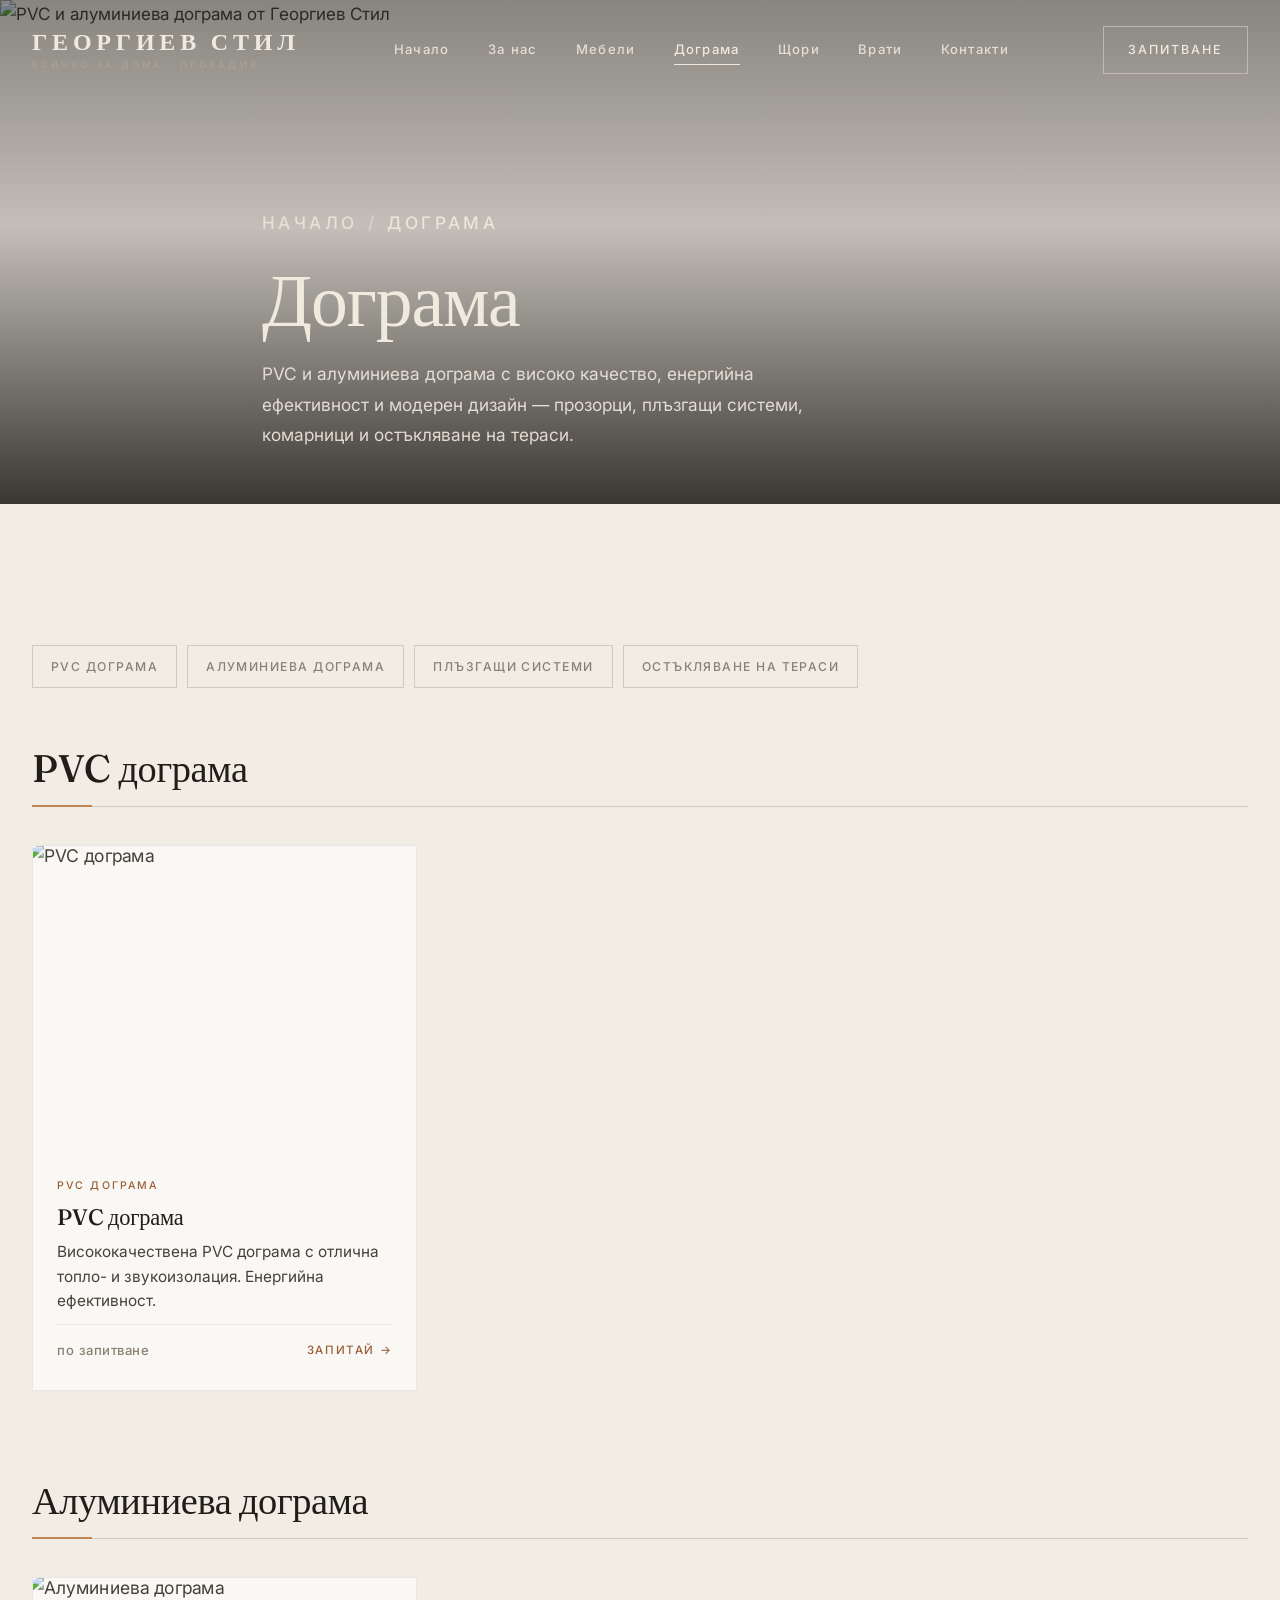
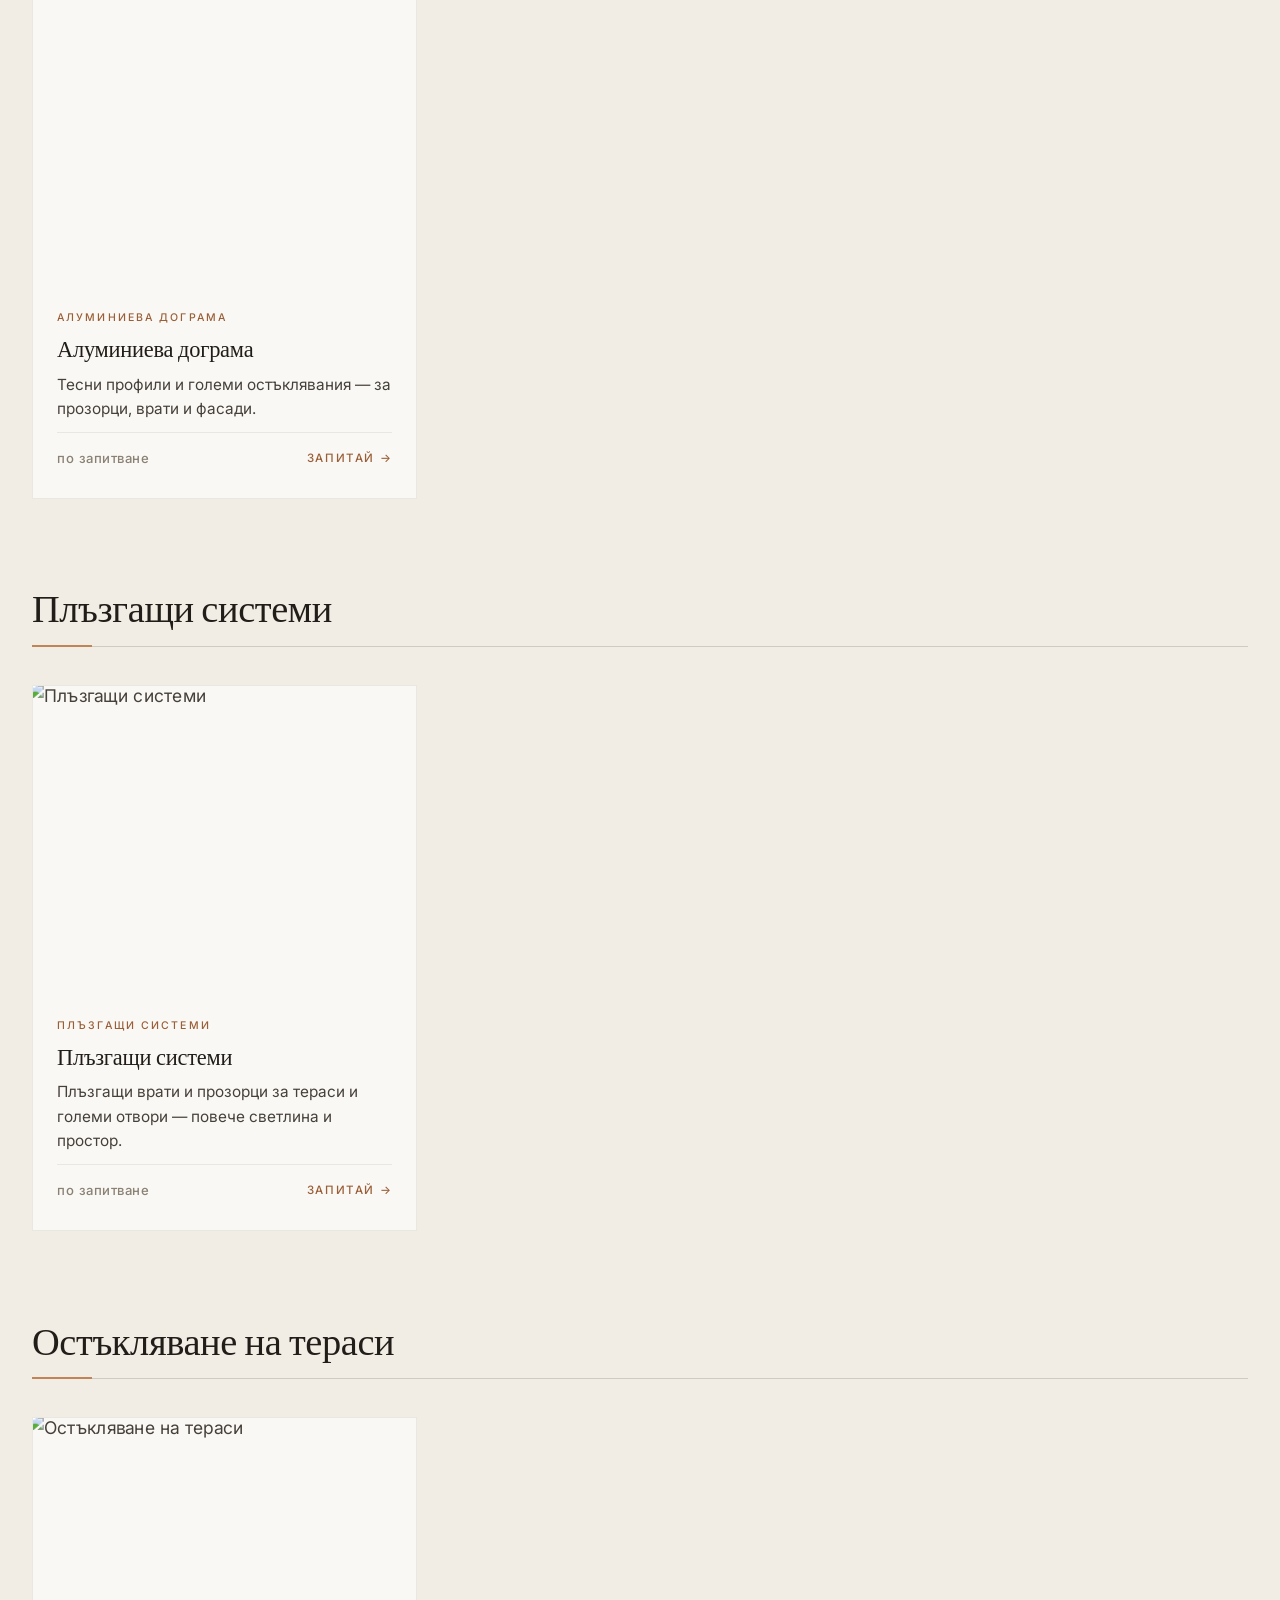
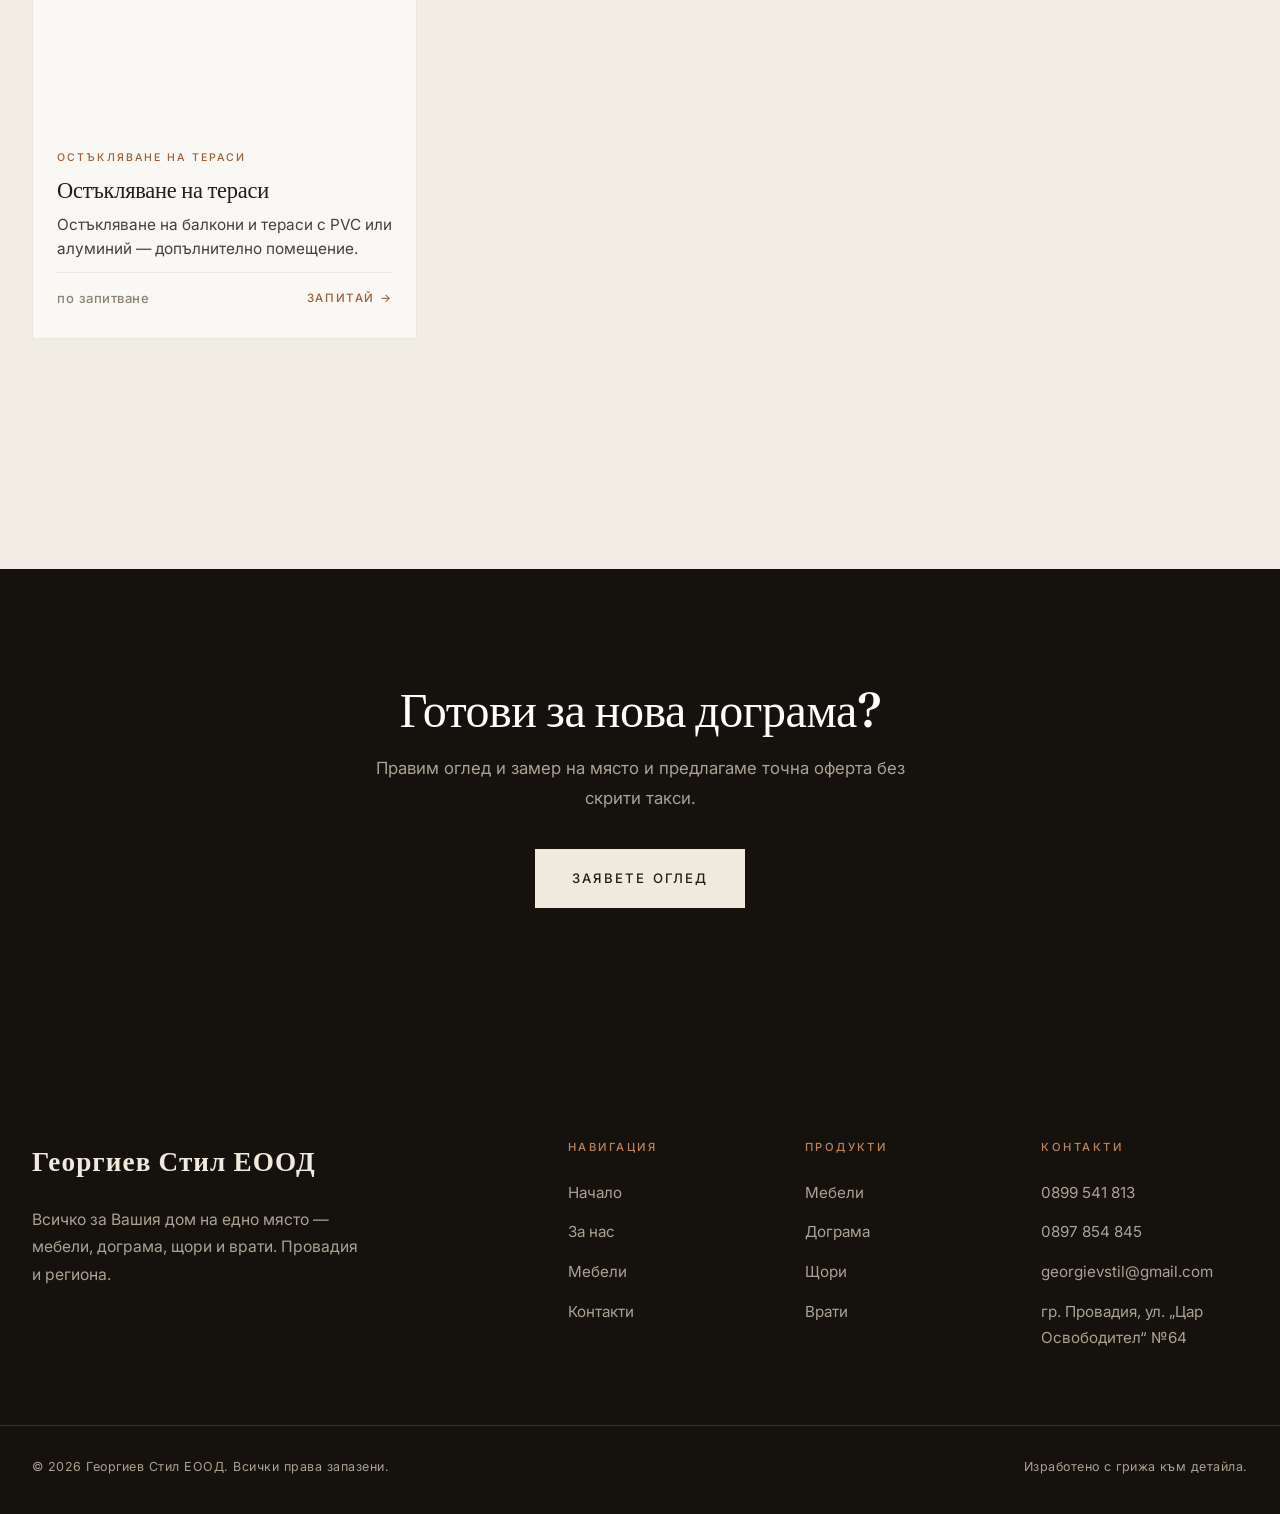
==== dograma.html @ 2c71908e "Add files via upload" ====
<!DOCTYPE html>
<html lang="bg">
<head>
  <meta charset="UTF-8" />
  <meta name="viewport" content="width=device-width, initial-scale=1.0" />
  <title>Дограма Провадия — Георгиев Стил ЕООД | PVC и алуминиева дограма</title>
  <meta name="description" content="PVC и алуминиева дограма в Провадия от Георгиев Стил ЕООД — прозорци, плъзгащи системи, комарници и остъкляване на тераси. Високо качество и енергийна ефективност." />
  <meta name="robots" content="index, follow" />
  <meta name="theme-color" content="#211D18" />
  <link rel="canonical" href="https://www.georgievstil.com/dograma.html" />
  <link rel="icon" type="image/svg+xml" href="data:image/svg+xml,%3Csvg xmlns='http://www.w3.org/2000/svg' viewBox='0 0 64 64'%3E%3Crect width='64' height='64' rx='14' fill='%23211D18'/%3E%3Ctext x='32' y='44' font-family='Georgia,serif' font-size='34' font-weight='bold' fill='%23C08457' text-anchor='middle'%3E%D0%93%3C/text%3E%3C/svg%3E" />
  <meta property="og:title" content="Дограма — Георгиев Стил ЕООД, Провадия" />
  <meta property="og:description" content="PVC и алуминиева дограма, плъзгащи системи, комарници и остъкляване на тераси." />
  <meta property="og:type" content="website" />
  <meta property="og:locale" content="bg_BG" />
  <link rel="preconnect" href="https://fonts.googleapis.com" />
  <link rel="preconnect" href="https://fonts.gstatic.com" crossorigin />
  <link rel="stylesheet" href="https://fonts.googleapis.com/css2?family=Fraunces:ital,opsz,wght@0,9..144,400;0,9..144,500;0,9..144,600;1,9..144,400&family=Inter:wght@300;400;500;600&display=swap" media="print" onload="this.media='all'" />
  <noscript><link rel="stylesheet" href="https://fonts.googleapis.com/css2?family=Fraunces:ital,opsz,wght@0,9..144,400;0,9..144,500;0,9..144,600;1,9..144,400&family=Inter:wght@300;400;500;600&display=swap" /></noscript>
  <link rel="stylesheet" href="styles.css?v=2" />
  <script src="script.js?v=2" defer></script>
</head>
<body data-page="dograma" data-catalog="dograma">

  <main id="top">
    <section class="pagehero">
      <div class="pagehero__media">
        <img src="https://images.unsplash.com/photo-1600585154340-be6161a56a0c?w=1600&q=80" alt="PVC и алуминиева дограма от Георгиев Стил" />
        <div class="pagehero__veil"></div>
      </div>
      <div class="shell pagehero__content">
        <p class="crumbs"><a href="index.html">Начало</a><span>/</span>Дограма</p>
        <h1>Дограма</h1>
        <p>PVC и алуминиева дограма с високо качество, енергийна ефективност и модерен дизайн — прозорци, плъзгащи системи, комарници и остъкляване на тераси.</p>
      </div>
    </section>

    <section class="section">
      <div class="shell">
        <div class="subchips" id="subChips"></div>
        <div id="directionProducts"></div>
      </div>
    </section>

    <section class="cta">
      <div class="shell">
        <h2>Готови за нова дограма?</h2>
        <p>Правим оглед и замер на място и предлагаме точна оферта без скрити такси.</p>
        <a class="btn" href="kontakti.html">Заявете оглед</a>
      </div>
    </section>
  </main>

</body>
</html>
---- styles.css ----
/* =========================================================
   ГЕРИ Мебели — Modern warm minimal
   ========================================================= */

:root{
  --bone:#F1ECE4;
  --paper:#FAF8F4;
  --ink:#211D18;
  --ink-soft:#46403A;
  --stone:#8A8175;
  --line:rgba(33,29,24,.16);
  --line-soft:rgba(33,29,24,.08);
  --clay:#C08457;
  --clay-deep:#9A5F38;
  --wood:#15110C;
  --cream:#F0E9DE;
  --cream-dim:#ABA293;

  --serif:'Fraunces', Georgia, 'Times New Roman', serif;
  --sans:'Inter', system-ui, -apple-system, sans-serif;

  --shell:1320px;
  --gap:clamp(86px, 11vw, 180px);
  --ease:cubic-bezier(.16,.84,.3,1);
}

*{margin:0;padding:0;box-sizing:border-box}
html{scroll-behavior:smooth}
body{
  font-family:var(--sans);
  background:var(--bone);
  color:var(--ink-soft);
  font-size:17px;
  line-height:1.75;
  font-weight:400;
  -webkit-font-smoothing:antialiased;
  overflow-x:hidden;
}
img{display:block;max-width:100%}
a{color:inherit;text-decoration:none}
ul{list-style:none}
em{font-style:italic}
::selection{background:var(--clay);color:#fff}

.shell{width:100%;max-width:var(--shell);margin:0 auto;padding:0 32px}
.section{padding:var(--gap) 0;scroll-margin-top:80px}

h1,h2,h3,h4{font-family:var(--serif);font-weight:500;line-height:1.08;color:var(--ink);letter-spacing:-.01em}

/* ---------- Eyebrow / index ---------- */
.eyebrow{
  font-family:var(--sans);font-size:.72rem;font-weight:500;
  text-transform:uppercase;letter-spacing:.32em;color:var(--clay-deep);
  display:flex;align-items:center;gap:14px;
}
.eyebrow::before{content:"";width:30px;height:1px;background:var(--clay);opacity:.7}
.eyebrow--light{color:var(--cream)}
.eyebrow--light::before{background:var(--cream);opacity:.55}
.index{font-family:var(--sans);font-size:.74rem;font-weight:500;text-transform:uppercase;letter-spacing:.28em;color:var(--clay-deep);margin-bottom:26px}

.lead{font-size:1.12rem;color:var(--ink-soft);line-height:1.8}

/* ---------- Buttons / links ---------- */
.btn{
  display:inline-flex;align-items:center;justify-content:center;
  padding:17px 36px;font-family:var(--sans);font-size:.82rem;font-weight:500;
  text-transform:uppercase;letter-spacing:.16em;cursor:pointer;border:1px solid var(--ink);
  background:var(--ink);color:var(--cream);transition:background .45s var(--ease),color .45s var(--ease),border-color .45s var(--ease);
}
.btn--solid:hover{background:transparent;color:var(--ink)}
.btn--block{width:100%}

.link-arrow{
  display:inline-flex;align-items:center;gap:12px;font-family:var(--sans);
  font-size:.82rem;font-weight:500;text-transform:uppercase;letter-spacing:.16em;
  color:var(--ink);padding-bottom:4px;position:relative;
}
.link-arrow span{transition:transform .4s var(--ease)}
.link-arrow::after{content:"";position:absolute;left:0;bottom:0;width:100%;height:1px;background:currentColor;transform:scaleX(0);transform-origin:left;transition:transform .5s var(--ease)}
.link-arrow:hover::after{transform:scaleX(1)}
.link-arrow:hover span{transform:translateX(7px)}
.link-arrow--light{color:var(--cream)}

.tag{display:inline-block;font-family:var(--sans);font-size:.68rem;font-weight:500;text-transform:uppercase;letter-spacing:.2em;color:var(--ink);background:var(--paper);border:1px solid var(--line);padding:9px 16px}

/* ---------- Loader ---------- */
.loader{position:fixed;inset:0;z-index:2000;background:var(--bone);display:flex;align-items:center;justify-content:center;transition:opacity .8s ease,visibility .8s ease}
.loader.done{opacity:0;visibility:hidden}
.loader__inner{display:flex;flex-direction:column;align-items:center;gap:20px}
.loader__name{font-family:var(--serif);font-size:1.7rem;letter-spacing:.3em;color:var(--ink);padding-left:.3em}
.loader__line{width:120px;height:1px;background:var(--line);position:relative;overflow:hidden}
.loader__line::after{content:"";position:absolute;inset:0;background:var(--clay);transform:scaleX(0);transform-origin:left;animation:load 1.1s var(--ease) forwards}
@keyframes load{to{transform:scaleX(1)}}

/* ---------- Progress bar ---------- */
.progress{position:fixed;top:0;left:0;height:2px;width:0;background:var(--clay);z-index:1500;transition:width .1s linear}

/* ---------- Nav ---------- */
.nav{position:fixed;top:0;left:0;right:0;z-index:1000;padding:26px 0;transition:padding .5s var(--ease),background .5s var(--ease),box-shadow .5s var(--ease)}
.nav__row{display:flex;align-items:center;justify-content:space-between;gap:24px}
.wordmark{display:flex;flex-direction:column;line-height:1}
.wordmark__name{font-family:var(--serif);font-size:1.5rem;font-weight:600;letter-spacing:.2em;color:var(--cream);transition:color .5s var(--ease)}
.wordmark__sub{font-family:var(--sans);font-size:.58rem;font-weight:500;letter-spacing:.34em;text-transform:uppercase;color:var(--cream-dim);margin-top:6px;transition:color .5s var(--ease)}
.nav__menu{display:flex;gap:38px}
.nav__menu a{font-family:var(--sans);font-size:.82rem;font-weight:500;letter-spacing:.1em;color:var(--cream);position:relative;padding:4px 0;transition:color .4s,opacity .4s;opacity:.88}
.nav__menu a::after{content:"";position:absolute;left:0;bottom:0;width:100%;height:1px;background:currentColor;transform:scaleX(0);transform-origin:left;transition:transform .45s var(--ease)}
.nav__menu a:hover{opacity:1}
.nav__menu a:hover::after{transform:scaleX(1)}
.nav__cta{font-family:var(--sans);font-size:.78rem;font-weight:500;text-transform:uppercase;letter-spacing:.16em;color:var(--cream);border:1px solid rgba(240,233,222,.45);padding:12px 24px;transition:all .4s var(--ease)}
.nav__cta:hover{background:var(--cream);color:var(--ink);border-color:var(--cream)}

.nav.scrolled{padding:16px 0;background:rgba(241,236,228,.92);backdrop-filter:blur(16px);box-shadow:0 1px 0 var(--line-soft)}
.nav.scrolled .wordmark__name{color:var(--ink)}
.nav.scrolled .wordmark__sub{color:var(--stone)}
.nav.scrolled .nav__menu a{color:var(--ink)}
.nav.scrolled .nav__cta{color:var(--ink);border-color:var(--line)}
.nav.scrolled .nav__cta:hover{background:var(--ink);color:var(--cream);border-color:var(--ink)}

.nav__toggle{display:none;flex-direction:column;gap:6px;width:30px;background:none;border:0;cursor:pointer;padding:6px 0;z-index:1100}
.nav__toggle span{height:1.5px;width:100%;background:var(--cream);transition:transform .4s var(--ease),opacity .3s,background .4s}
.nav.scrolled .nav__toggle span{background:var(--ink)}

/* ---------- Hero ---------- */
.hero{position:relative;min-height:100vh;min-height:100svh;display:flex;align-items:flex-end;padding:0 0 7vh;overflow:hidden}
.hero__media{position:absolute;inset:0;z-index:-1}
.hero__img{width:100%;height:100%;object-fit:cover;transform:scale(1.08);animation:kenburns 14s ease-out forwards}
@keyframes kenburns{to{transform:scale(1)}}
.hero__veil{position:absolute;inset:0;background:
  linear-gradient(180deg, rgba(12,9,6,.5) 0%, rgba(12,9,6,.1) 30%, rgba(12,9,6,.16) 62%, rgba(12,9,6,.8) 100%),
  linear-gradient(90deg, rgba(12,9,6,.46), transparent 55%)}
.hero__content{position:relative;max-width:900px}
.hero__eyebrow{margin-bottom:30px}
.hero__title{font-size:clamp(2.7rem,7.4vw,6.4rem);color:var(--cream);font-weight:500;letter-spacing:-.015em;text-shadow:0 2px 40px rgba(0,0,0,.25)}
.hero__title em{color:#fff}
.hero__lead{max-width:540px;margin:30px 0 42px;color:rgba(240,233,222,.9);font-size:1.12rem;line-height:1.8}
.hero__actions{display:flex;align-items:center;gap:34px;flex-wrap:wrap}
.hero__meta{position:absolute;left:0;right:0;bottom:30px;display:flex;justify-content:space-between;font-family:var(--sans);font-size:.72rem;font-weight:500;text-transform:uppercase;letter-spacing:.22em;color:rgba(240,233,222,.75)}
.hero__scroll{display:flex;align-items:center;gap:12px}
.hero__scroll i{display:block;width:1px;height:40px;background:linear-gradient(var(--cream),transparent);position:relative;overflow:hidden}
.hero__scroll i::after{content:"";position:absolute;top:0;left:0;width:100%;height:40%;background:var(--clay);animation:drip 2s var(--ease) infinite}
@keyframes drip{0%{transform:translateY(-100%)}100%{transform:translateY(250%)}}

/* ---------- Manifesto ---------- */
.manifesto{padding:clamp(80px,11vw,160px) 0;text-align:center;border-bottom:1px solid var(--line-soft)}
.manifesto .eyebrow{justify-content:center;margin-bottom:36px}
.manifesto__text{font-family:var(--serif);font-size:clamp(1.6rem,3.7vw,3rem);line-height:1.34;color:var(--ink);max-width:1000px;margin:0 auto;font-weight:400}
.manifesto__text em{color:var(--clay-deep)}

/* ---------- Section heads ---------- */
.section__head{margin-bottom:clamp(48px,6vw,84px)}
.section__head .eyebrow{margin-bottom:24px}
.section__head h2{font-size:clamp(2.1rem,5vw,3.6rem)}
.section__head--split{display:flex;justify-content:space-between;align-items:flex-end;gap:40px;flex-wrap:wrap}
.section__note{max-width:340px;color:var(--stone);font-size:1rem}

/* ---------- About ---------- */
.about__grid{display:grid;grid-template-columns:1.02fr 1fr;gap:clamp(48px,7vw,110px);align-items:center}
.about__media{position:relative;overflow:hidden}
.about__media img{width:100%;aspect-ratio:4/5;object-fit:cover;transform:scale(1.06)}
.tag--float{position:absolute;left:24px;bottom:24px}
.about__body h2{font-size:clamp(2rem,4.4vw,3.3rem);margin-bottom:28px}
.about__body .lead{margin-bottom:38px}
.ticks{display:grid;gap:0;margin-bottom:40px;border-top:1px solid var(--line)}
.ticks li{padding:17px 0 17px 34px;border-bottom:1px solid var(--line);position:relative;color:var(--ink);font-size:1.02rem}
.ticks li::before{content:"";position:absolute;left:0;top:24px;width:16px;height:9px;border-left:1.5px solid var(--clay);border-bottom:1.5px solid var(--clay);transform:rotate(-45deg)}
.ticks--cols{display:grid;grid-template-columns:1fr 1fr;column-gap:48px;border-top:none}
.ticks--cols li{border-top:1px solid var(--line)}
@media(max-width:700px){.ticks--cols{grid-template-columns:1fr}}

/* ---------- Categories ---------- */
.cats{display:grid;grid-template-columns:repeat(3,1fr);gap:18px}
.cats--4{grid-template-columns:repeat(4,1fr)}
.cat{position:relative;overflow:hidden;display:block;background:var(--wood)}
.cat__media{overflow:hidden;aspect-ratio:4/4.4}
.cat__media img{width:100%;height:100%;object-fit:cover;transform:scale(1.04);transition:transform 1.2s var(--ease),opacity .6s}
.cat:hover .cat__media img{transform:scale(1.12);opacity:.82}
.cat__bar{position:absolute;left:0;right:0;bottom:0;display:flex;align-items:flex-start;gap:14px;padding:26px 24px 24px;background:linear-gradient(transparent,rgba(10,8,5,.5) 35%,rgba(10,8,5,.9))}
.cat__no{font-family:var(--serif);font-size:.9rem;color:var(--clay);padding-top:4px}
.cat__bar h3{color:var(--cream);font-size:1.4rem;font-weight:500;margin-bottom:6px}
.cat__bar p{color:rgba(240,233,222,.82);font-size:.86rem;line-height:1.45}

/* ---------- Stats ---------- */
.stats{background:var(--wood);color:var(--cream);padding:clamp(70px,9vw,130px) 0}
.stats__grid{display:grid;grid-template-columns:repeat(4,1fr);gap:30px}
.stat{text-align:center;position:relative}
.stat:not(:last-child)::after{content:"";position:absolute;right:-15px;top:12%;height:76%;width:1px;background:rgba(240,233,222,.16)}
.stat b{display:block;font-family:var(--serif);font-weight:500;font-size:clamp(2.6rem,5.5vw,4.2rem);color:#fff;line-height:1;margin-bottom:14px}
.stat span{font-family:var(--sans);font-size:.78rem;font-weight:400;text-transform:uppercase;letter-spacing:.18em;color:var(--cream-dim)}

/* ---------- Catalog (filters + grid) ---------- */
.filters{display:flex;flex-wrap:wrap;gap:10px;margin-bottom:clamp(34px,4vw,52px)}
.filter{font-family:var(--sans);font-size:.76rem;font-weight:500;text-transform:uppercase;letter-spacing:.14em;color:var(--stone);background:transparent;border:1px solid var(--line);padding:11px 20px;cursor:pointer;transition:all .35s var(--ease)}
.filter:hover{color:var(--ink);border-color:var(--ink)}
.filter.active{background:var(--ink);color:var(--cream);border-color:var(--ink)}

.grid{display:grid;grid-template-columns:repeat(3,1fr);gap:clamp(18px,2.4vw,30px)}
.card{display:flex;flex-direction:column;cursor:pointer;background:var(--paper);border:1px solid var(--line-soft);transition:transform .5s var(--ease),box-shadow .5s var(--ease)}
.card:hover{transform:translateY(-5px);box-shadow:0 26px 50px -28px rgba(33,29,24,.42)}
.card__media{overflow:hidden;aspect-ratio:4/3.2}
.card__media img{width:100%;height:100%;object-fit:cover;transform:scale(1.03);transition:transform 1.1s var(--ease)}
.card:hover .card__media img{transform:scale(1.1)}
.card__body{padding:24px 24px 28px;display:flex;flex-direction:column;gap:10px;flex:1}
.card__cat{font-family:var(--sans);font-size:.66rem;font-weight:500;text-transform:uppercase;letter-spacing:.2em;color:var(--clay-deep)}
.card__title{font-family:var(--serif);font-size:1.4rem;font-weight:500;color:var(--ink);line-height:1.12}
.card__desc{color:var(--ink-soft);font-size:.96rem;line-height:1.6}
.card__foot{margin-top:auto;padding-top:14px;display:flex;align-items:center;justify-content:space-between;border-top:1px solid var(--line-soft)}
.card__price{font-family:var(--sans);font-size:.82rem;font-weight:500;letter-spacing:.04em;color:var(--stone)}
.card__more{font-family:var(--sans);font-size:.72rem;font-weight:500;text-transform:uppercase;letter-spacing:.14em;color:var(--clay-deep)}
.catalog__empty{text-align:center;color:var(--stone);padding:40px 0;font-size:1.02rem}

/* ---------- Lightbox ---------- */
.lightbox{position:fixed;inset:0;z-index:2200;background:rgba(15,12,8,.92);display:flex;align-items:center;justify-content:center;padding:5vh 5vw;opacity:0;visibility:hidden;transition:opacity .4s var(--ease),visibility .4s}
.lightbox.open{opacity:1;visibility:visible}
.lightbox__fig{max-width:1000px;width:100%;text-align:center}
.lightbox__fig img{width:100%;max-height:74vh;object-fit:contain;margin:0 auto}
.lightbox__fig figcaption{margin-top:20px;color:var(--cream);font-family:var(--serif);font-size:1.2rem}
.lightbox__close{position:absolute;top:24px;right:30px;width:48px;height:48px;border:0;background:transparent;color:var(--cream);font-size:2.2rem;line-height:1;cursor:pointer;transition:transform .3s}
.lightbox__close:hover{transform:rotate(90deg)}

/* ---------- Quote ---------- */
.quote{position:relative;overflow:hidden;padding:clamp(110px,16vw,220px) 0;text-align:center}
.quote__bg{position:absolute;inset:0;width:100%;height:120%;object-fit:cover;top:-10%}
.quote__veil{position:absolute;inset:0;background:linear-gradient(rgba(14,11,7,.72),rgba(14,11,7,.78))}
.quote__inner{position:relative;max-width:1000px}
.quote__text{font-family:var(--serif);font-size:clamp(1.5rem,3.6vw,2.9rem);line-height:1.42;color:#fff;font-weight:400;font-style:italic}
.quote__by{margin-top:34px;font-family:var(--sans);font-size:.78rem;font-weight:500;text-transform:uppercase;letter-spacing:.2em;color:var(--cream-dim)}

/* ---------- Process ---------- */
.steps{display:grid;grid-template-columns:repeat(4,1fr);gap:0;border-top:1px solid var(--line)}
.step{padding:40px 30px 40px 0;border-bottom:1px solid var(--line);position:relative}
.step__no{font-family:var(--serif);font-size:2.4rem;color:var(--clay);opacity:.6;display:block;margin-bottom:22px}
.step h4{font-size:1.3rem;margin-bottom:12px}
.step p{color:var(--stone);font-size:.96rem}
@media(min-width:861px){
  .steps{grid-template-columns:repeat(4,1fr)}
  .step{padding-left:30px;border-left:1px solid var(--line)}
  .step:first-child{padding-left:0;border-left:none}
}

/* ---------- Contact ---------- */
.contact__grid{display:grid;grid-template-columns:1fr 1fr;gap:clamp(48px,7vw,110px);align-items:start}
.contact__intro h2{font-size:clamp(2rem,4.6vw,3.4rem);margin:22px 0 26px}
.contact__intro .lead{margin-bottom:48px;max-width:420px}
.contact__list{border-top:1px solid var(--line)}
.contact__list li{display:grid;grid-template-columns:140px 1fr;gap:20px;align-items:baseline;padding:20px 0;border-bottom:1px solid var(--line)}
.contact__list li span:first-child{font-family:var(--sans);font-size:.72rem;font-weight:500;text-transform:uppercase;letter-spacing:.2em;color:var(--stone)}
.contact__list a,.contact__list p{font-family:var(--serif);font-size:1.18rem;color:var(--ink)}
.contact__list a{transition:color .3s}
.contact__list a:hover{color:var(--clay-deep)}
.map{margin-top:36px;border:1px solid var(--line);overflow:hidden}
.map iframe{display:block;filter:grayscale(.15)}

/* form — editorial underline style */
.form{display:flex;flex-direction:column;gap:30px}
.form__field{position:relative}
.form__field input,.form__field select,.form__field textarea{
  width:100%;padding:14px 0 12px;background:transparent;border:0;border-bottom:1px solid var(--line);
  color:var(--ink);font-family:var(--sans);font-size:1.02rem;transition:border-color .4s var(--ease);resize:none
}
.form__field select{cursor:pointer}
.form__field input:focus,.form__field select:focus,.form__field textarea:focus{outline:none;border-bottom-color:var(--clay)}
.form__field label{position:absolute;left:0;top:14px;color:var(--stone);font-size:1.02rem;pointer-events:none;transition:all .35s var(--ease)}
.form__field input:focus+label,.form__field input:not(:placeholder-shown)+label,
.form__field textarea:focus+label,.form__field textarea:not(:placeholder-shown)+label{top:-12px;font-size:.7rem;letter-spacing:.18em;text-transform:uppercase;color:var(--clay-deep)}
.label--up{top:-12px;font-size:.7rem;letter-spacing:.18em;text-transform:uppercase;color:var(--clay-deep)}
.form .btn{margin-top:8px}
.form__note{font-size:.92rem;min-height:1.2em}
.form__note.ok{color:#4f7d54}
.form__note.err{color:#a4503f}

/* ---------- Footer ---------- */
.footer{background:var(--wood);color:var(--cream);padding:clamp(70px,9vw,120px) 0 36px}
.footer__top{display:grid;grid-template-columns:1.4fr 2fr;gap:60px;padding-bottom:60px;border-bottom:1px solid rgba(240,233,222,.14)}
.footer__name{font-family:var(--serif);font-size:1.7rem;font-weight:600;letter-spacing:.04em;display:block;margin-bottom:20px}
.footer__brand p{color:var(--cream-dim);max-width:330px;font-size:.98rem}
.footer__cols{display:grid;grid-template-columns:repeat(3,1fr);gap:30px}
.footer__cols h5{font-family:var(--sans);font-size:.7rem;font-weight:500;text-transform:uppercase;letter-spacing:.22em;color:var(--clay);margin-bottom:22px}
.footer__cols a,.footer__cols span{display:block;color:var(--cream-dim);font-size:.95rem;margin-bottom:13px;transition:color .3s}
.footer__cols a:hover{color:var(--cream)}
.footer__bottom{display:flex;justify-content:space-between;flex-wrap:wrap;gap:12px;padding-top:30px;font-family:var(--sans);font-size:.78rem;letter-spacing:.04em;color:var(--cream-dim)}

/* ---------- To top ---------- */
.totop{position:fixed;right:28px;bottom:28px;z-index:900;width:50px;height:50px;display:grid;place-items:center;background:var(--ink);color:var(--cream);font-size:1.1rem;opacity:0;visibility:hidden;transform:translateY(12px);transition:opacity .4s var(--ease),transform .4s var(--ease),background .4s,visibility .4s}
.totop.show{opacity:1;visibility:visible;transform:translateY(0)}
.totop:hover{background:var(--clay-deep)}

/* ---------- FAQ ---------- */
.faq__list{max-width:860px;margin:0 auto;border-top:1px solid var(--line)}
.faq__item{border-bottom:1px solid var(--line)}
.faq__item summary{list-style:none;cursor:pointer;padding:26px 44px 26px 0;position:relative;font-family:var(--serif);font-size:clamp(1.15rem,2.2vw,1.45rem);color:var(--ink);transition:color .3s}
.faq__item summary::-webkit-details-marker{display:none}
.faq__item summary::after{content:"+";position:absolute;right:6px;top:50%;transform:translateY(-50%);font-family:var(--sans);font-weight:300;font-size:1.8rem;color:var(--clay);transition:transform .35s var(--ease)}
.faq__item[open] summary::after{transform:translateY(-50%) rotate(45deg)}
.faq__item summary:hover{color:var(--clay-deep)}
.faq__item p{padding:0 44px 28px 0;color:var(--ink-soft);max-width:760px;animation:faqOpen .45s var(--ease)}
.faq__item p strong{color:var(--ink);font-weight:600}
@keyframes faqOpen{from{opacity:0;transform:translateY(-8px)}to{opacity:1;transform:none}}

/* ---------- Плаващ бутон за обаждане ---------- */
.callbtn{position:fixed;left:24px;bottom:26px;z-index:900;display:none;align-items:center;gap:10px;padding:14px 20px 14px 16px;background:var(--clay-deep);color:#fff;border-radius:100px;font-family:var(--sans);font-size:.9rem;font-weight:600;letter-spacing:.02em;box-shadow:0 12px 30px -8px rgba(154,95,56,.6);transition:transform .35s var(--ease),background .35s}
.callbtn svg{width:20px;height:20px;fill:none;stroke:#fff;stroke-width:2;stroke-linecap:round;stroke-linejoin:round}
.callbtn:hover{transform:translateY(-3px);background:var(--ink)}

/* ---------- Активен линк в менюто ---------- */
.nav__menu a.is-active{opacity:1}
.nav__menu a.is-active::after{transform:scaleX(1)}

/* ---------- Банер на вътрешна страница ---------- */
.pagehero{position:relative;min-height:56vh;min-height:56svh;display:flex;align-items:flex-end;padding:0 0 6vh;overflow:hidden}
.pagehero__media{position:absolute;inset:0;z-index:-1}
.pagehero__media img{width:100%;height:100%;object-fit:cover}
.pagehero__veil{position:absolute;inset:0;background:linear-gradient(180deg,rgba(12,9,6,.46) 0%,rgba(12,9,6,.2) 45%,rgba(12,9,6,.8) 100%)}
.pagehero__content{position:relative;max-width:820px}
.crumbs{font-family:var(--sans);font-size:.72rem;font-weight:500;text-transform:uppercase;letter-spacing:.2em;color:rgba(240,233,222,.8);margin-bottom:22px;display:flex;gap:10px;align-items:center}
.crumbs a{color:rgba(240,233,222,.8)}
.crumbs a:hover{color:#fff}
.crumbs span{opacity:.6}
.pagehero h1{font-size:clamp(2.4rem,6vw,4.6rem);color:var(--cream);font-weight:500;letter-spacing:-.015em}
.pagehero p{margin-top:20px;max-width:560px;color:rgba(240,233,222,.9);font-size:1.08rem;line-height:1.75}

/* ---------- Чипове за подкатегории ---------- */
.subchips{display:flex;flex-wrap:wrap;gap:10px;margin-bottom:clamp(38px,5vw,60px)}
.chip{font-family:var(--sans);font-size:.76rem;font-weight:500;text-transform:uppercase;letter-spacing:.12em;color:var(--stone);background:transparent;border:1px solid var(--line);padding:10px 18px;transition:all .35s var(--ease)}
.chip:hover{color:var(--cream);background:var(--ink);border-color:var(--ink)}

/* ---------- Секция по подкатегория ---------- */
.subsec{margin-bottom:clamp(56px,7vw,96px);scroll-margin-top:100px}
.subsec__title{font-size:clamp(1.6rem,3.2vw,2.4rem);margin-bottom:clamp(26px,3vw,40px);padding-bottom:16px;border-bottom:1px solid var(--line);position:relative}
.subsec__title::after{content:"";position:absolute;left:0;bottom:-1px;width:60px;height:2px;background:var(--clay)}

/* ---------- CTA лента ---------- */
.cta{background:var(--wood);color:var(--cream);text-align:center;padding:clamp(70px,9vw,120px) 0}
.cta h2{color:#fff;font-size:clamp(1.9rem,4.2vw,3rem);margin-bottom:18px}
.cta p{color:var(--cream-dim);max-width:540px;margin:0 auto 36px;font-size:1.05rem}
.cta .btn{border-color:var(--cream);background:var(--cream);color:var(--ink)}
.cta .btn:hover{background:transparent;color:var(--cream)}

/* ---------- Reveal ---------- */
[data-reveal]{opacity:0;transform:translateY(34px);transition:opacity 1s var(--ease),transform 1s var(--ease)}
[data-reveal].in{opacity:1;transform:none}

/* ---------- Responsive ---------- */
@media(max-width:860px){.callbtn{display:inline-flex}}

@media(max-width:1000px){
  .about__grid{grid-template-columns:1fr;gap:50px}
  .about__media{max-width:520px}
  .cats,.cats--4{grid-template-columns:1fr 1fr}
  .grid{grid-template-columns:1fr 1fr}
  .contact__grid{grid-template-columns:1fr;gap:56px}
  .footer__top{grid-template-columns:1fr;gap:48px}
}
@media(max-width:860px){
  body{font-size:16px}
  .nav__menu{position:fixed;inset:0 0 0 auto;width:min(82vw,360px);flex-direction:column;justify-content:center;gap:30px;padding:0 44px;background:var(--wood);transform:translateX(100%);transition:transform .55s var(--ease)}
  .nav__menu.open{transform:translateX(0)}
  .nav__menu a{color:var(--cream);font-size:1.3rem;font-family:var(--serif);letter-spacing:.04em}
  .nav.scrolled .nav__menu a{color:var(--cream)}
  .nav__cta{display:none}
  .nav__toggle{display:flex}
  .nav__toggle.open span:nth-child(1){transform:translateY(3.75px) rotate(45deg)}
  .nav__toggle.open span:nth-child(2){transform:translateY(-3.75px) rotate(-45deg)}
  .nav__toggle.open span{background:var(--cream)}
  .stats__grid{grid-template-columns:1fr 1fr;gap:48px 30px}
  .stat:nth-child(2)::after{display:none}
  .steps{grid-template-columns:1fr 1fr}
  .section__head--split{align-items:flex-start}
}
@media(max-width:560px){
  .shell{padding:0 22px}
  .hero{padding-bottom:12vh}
  .hero__actions{gap:22px}
  .hero__actions .btn{width:100%}
  .cats,.cats--4{grid-template-columns:1fr}
  .grid{grid-template-columns:1fr}
  .stats__grid{grid-template-columns:1fr;gap:40px}
  .stat::after{display:none!important}
  .steps{grid-template-columns:1fr}
  .step{padding-left:0!important;border-left:none!important}
  .contact__list li{grid-template-columns:1fr;gap:4px}
}
@media(prefers-reduced-motion:reduce){
  *,*::before,*::after{animation-duration:.001ms!important;animation-iteration-count:1!important;transition-duration:.001ms!important}
  [data-reveal]{opacity:1;transform:none}
  .hero__img{animation:none;transform:none}
}
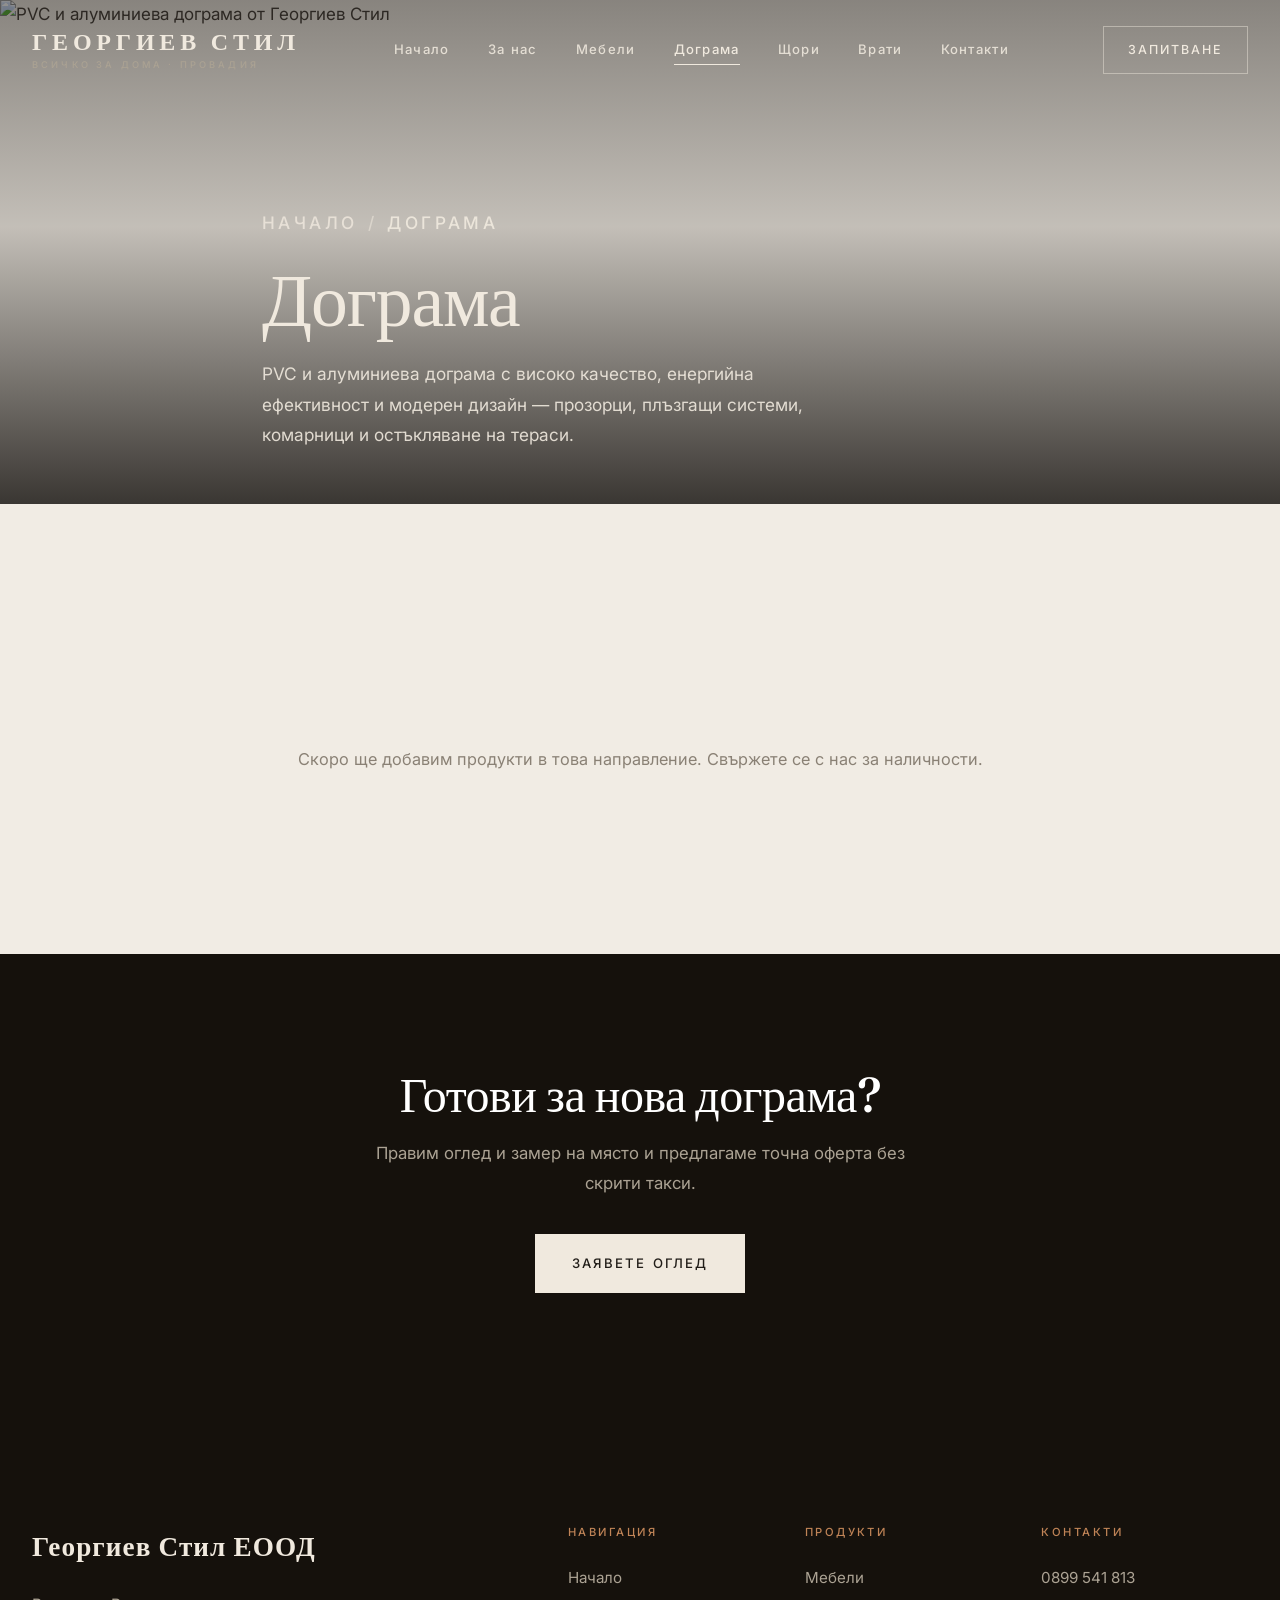
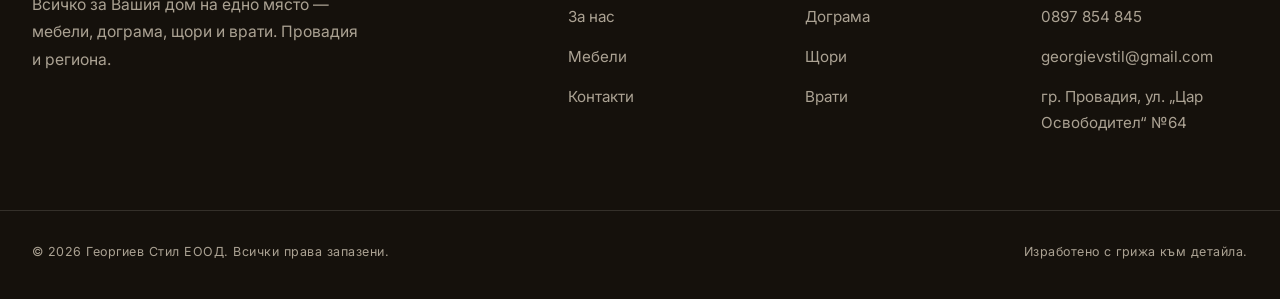
==== commit b249010a: "Страница за всеки продукт + няколко снимки на продукт - Категориите показват само снимка и заглавие;" ====
--- a/dograma.html
+++ b/dograma.html
@@ -17,8 +17,8 @@
   <link rel="preconnect" href="https://fonts.gstatic.com" crossorigin />
   <link rel="stylesheet" href="https://fonts.googleapis.com/css2?family=Fraunces:ital,opsz,wght@0,9..144,400;0,9..144,500;0,9..144,600;1,9..144,400&family=Inter:wght@300;400;500;600&display=swap" media="print" onload="this.media='all'" />
   <noscript><link rel="stylesheet" href="https://fonts.googleapis.com/css2?family=Fraunces:ital,opsz,wght@0,9..144,400;0,9..144,500;0,9..144,600;1,9..144,400&family=Inter:wght@300;400;500;600&display=swap" /></noscript>
-  <link rel="stylesheet" href="styles.css?v=2" />
-  <script src="script.js?v=2" defer></script>
+  <link rel="stylesheet" href="styles.css?v=3" />
+  <script src="script.js?v=3" defer></script>
 </head>
 <body data-page="dograma" data-catalog="dograma">
 
--- a/styles.css
+++ b/styles.css
@@ -115,6 +115,14 @@
 .nav.scrolled .nav__menu a{color:var(--ink)}
 .nav.scrolled .nav__cta{color:var(--ink);border-color:var(--line)}
 .nav.scrolled .nav__cta:hover{background:var(--ink);color:var(--cream);border-color:var(--ink)}
+
+@media(min-width:861px){.wordmark__name,.wordmark__sub,.nav__menu a,.nav__cta{white-space:nowrap}}
+/* лаптоп/таблет хоризонтално: менюто да се събира на един ред */
+@media(min-width:861px) and (max-width:1200px){
+  .nav__menu{gap:22px}
+  .wordmark__name{font-size:1.25rem;letter-spacing:.14em}
+  .nav__cta{padding:10px 16px}
+}
 
 .nav__toggle{display:none;flex-direction:column;gap:6px;width:30px;background:none;border:0;cursor:pointer;padding:6px 0;z-index:1100}
 .nav__toggle span{height:1.5px;width:100%;background:var(--cream);transition:transform .4s var(--ease),opacity .3s,background .4s}
@@ -199,14 +207,10 @@
 .card__media{overflow:hidden;aspect-ratio:4/3.2}
 .card__media img{width:100%;height:100%;object-fit:cover;transform:scale(1.03);transition:transform 1.1s var(--ease)}
 .card:hover .card__media img{transform:scale(1.1)}
-.card__body{padding:24px 24px 28px;display:flex;flex-direction:column;gap:10px;flex:1}
-.card__cat{font-family:var(--sans);font-size:.66rem;font-weight:500;text-transform:uppercase;letter-spacing:.2em;color:var(--clay-deep)}
-.card__title{font-family:var(--serif);font-size:1.4rem;font-weight:500;color:var(--ink);line-height:1.12}
-.card__desc{color:var(--ink-soft);font-size:.96rem;line-height:1.6}
-.card__foot{margin-top:auto;padding-top:14px;display:flex;align-items:center;justify-content:space-between;border-top:1px solid var(--line-soft)}
-.card__price{font-family:var(--sans);font-size:.82rem;font-weight:500;letter-spacing:.04em;color:var(--stone)}
-.card__more{font-family:var(--sans);font-size:.72rem;font-weight:500;text-transform:uppercase;letter-spacing:.14em;color:var(--clay-deep)}
+.card__body{padding:18px 22px 22px;flex:1}
+.card__title{font-family:var(--serif);font-size:1.22rem;font-weight:500;color:var(--ink);line-height:1.22}
 .catalog__empty{text-align:center;color:var(--stone);padding:40px 0;font-size:1.02rem}
+.catalog__empty a{color:var(--clay-deep);font-weight:500}
 
 /* ---------- Lightbox ---------- */
 .lightbox{position:fixed;inset:0;z-index:2200;background:rgba(15,12,8,.92);display:flex;align-items:center;justify-content:center;padding:5vh 5vw;opacity:0;visibility:hidden;transition:opacity .4s var(--ease),visibility .4s}
@@ -216,6 +220,15 @@
 .lightbox__fig figcaption{margin-top:20px;color:var(--cream);font-family:var(--serif);font-size:1.2rem}
 .lightbox__close{position:absolute;top:24px;right:30px;width:48px;height:48px;border:0;background:transparent;color:var(--cream);font-size:2.2rem;line-height:1;cursor:pointer;transition:transform .3s}
 .lightbox__close:hover{transform:rotate(90deg)}
+.lightbox__fig figcaption small{display:block;margin-top:6px;font-family:var(--sans);font-size:.8rem;letter-spacing:.06em;color:var(--cream-dim)}
+.lightbox__nav{position:absolute;top:50%;transform:translateY(-50%);width:56px;height:56px;display:grid;place-items:center;border:1px solid rgba(240,233,222,.3);background:rgba(15,12,8,.45);color:var(--cream);font-size:2rem;line-height:1;cursor:pointer;transition:background .3s,color .3s,border-color .3s}
+.lightbox__nav:hover{background:var(--cream);color:var(--ink);border-color:var(--cream)}
+.lightbox__nav--prev{left:2vw}
+.lightbox__nav--next{right:2vw}
+.lightbox.is-single .lightbox__nav{display:none}
+
+/* ---------- Видим фокус при работа с клавиатура ---------- */
+a:focus-visible,button:focus-visible,select:focus-visible,summary:focus-visible{outline:2px solid var(--clay);outline-offset:3px}
 
 /* ---------- Quote ---------- */
 .quote{position:relative;overflow:hidden;padding:clamp(110px,16vw,220px) 0;text-align:center}
@@ -262,7 +275,7 @@
 .form__field label{position:absolute;left:0;top:14px;color:var(--stone);font-size:1.02rem;pointer-events:none;transition:all .35s var(--ease)}
 .form__field input:focus+label,.form__field input:not(:placeholder-shown)+label,
 .form__field textarea:focus+label,.form__field textarea:not(:placeholder-shown)+label{top:-12px;font-size:.7rem;letter-spacing:.18em;text-transform:uppercase;color:var(--clay-deep)}
-.label--up{top:-12px;font-size:.7rem;letter-spacing:.18em;text-transform:uppercase;color:var(--clay-deep)}
+.form__field .label--up{top:-12px;font-size:.7rem;letter-spacing:.18em;text-transform:uppercase;color:var(--clay-deep)}
 .form .btn{margin-top:8px}
 .form__note{font-size:.92rem;min-height:1.2em}
 .form__note.ok{color:#4f7d54}
@@ -334,6 +347,73 @@
 .cta p{color:var(--cream-dim);max-width:540px;margin:0 auto 36px;font-size:1.05rem}
 .cta .btn{border-color:var(--cream);background:var(--cream);color:var(--ink)}
 .cta .btn:hover{background:transparent;color:var(--cream)}
+
+/* ---------- Страница на продукт ---------- */
+.pview{padding-top:clamp(112px,15vh,150px)}
+.crumbs--dark{color:var(--stone);margin-bottom:clamp(22px,3vw,34px);flex-wrap:wrap;row-gap:4px}
+.crumbs--dark a{color:var(--stone)}
+.crumbs--dark a:hover{color:var(--ink)}
+
+.product{display:grid;grid-template-columns:minmax(0,1.2fr) minmax(0,1fr);gap:clamp(36px,5vw,80px);align-items:start}
+
+.gallery__stage{position:relative;background:var(--paper);border:1px solid var(--line-soft);aspect-ratio:4/3;overflow:hidden}
+.gallery__zoom{display:block;width:100%;height:100%;border:0;padding:0;background:none;cursor:zoom-in}
+.gallery__zoom img{width:100%;height:100%;object-fit:contain;transition:opacity .25s ease}
+.gallery__zoom img.is-swapping{opacity:.35}
+.gallery__nav{position:absolute;top:50%;transform:translateY(-50%);width:46px;height:46px;display:grid;place-items:center;border:1px solid var(--line);background:rgba(250,248,244,.92);color:var(--ink);font-size:1.7rem;line-height:1;cursor:pointer;transition:background .3s,color .3s}
+.gallery__nav:hover{background:var(--ink);color:var(--cream)}
+.gallery__nav--prev{left:14px}
+.gallery__nav--next{right:14px}
+.gallery__count{position:absolute;right:14px;bottom:14px;background:rgba(250,248,244,.92);color:var(--ink);font-size:.78rem;font-weight:500;letter-spacing:.04em;padding:4px 10px;pointer-events:none}
+.gallery__thumbs{position:relative;display:flex;flex-wrap:wrap;gap:10px;margin-top:12px}
+.gallery__thumb{width:78px;aspect-ratio:1;padding:0;border:1px solid var(--line);background:var(--paper);cursor:pointer;opacity:.62;overflow:hidden;transition:opacity .3s,border-color .3s}
+.gallery__thumb img{width:100%;height:100%;object-fit:cover}
+.gallery__thumb:hover{opacity:1}
+.gallery__thumb.is-active{opacity:1;border-color:var(--clay);outline:1px solid var(--clay)}
+
+.product__title{font-size:clamp(1.9rem,3.6vw,2.9rem);line-height:1.1;margin-bottom:16px}
+.product__price{font-family:var(--serif);font-size:clamp(1.5rem,2.4vw,1.9rem);color:var(--clay-deep);margin-bottom:28px}
+.product__actions{display:flex;flex-wrap:wrap;align-items:center;gap:16px 26px;padding-bottom:32px;margin-bottom:32px;border-bottom:1px solid var(--line)}
+.product__call{font-size:.95rem;color:var(--stone)}
+.product__call b{color:var(--ink);font-weight:600;transition:color .3s}
+.product__call:hover b{color:var(--clay-deep)}
+
+/* описанието, подредено от обикновен текст */
+.pdesc{max-width:62ch;font-size:1rem;line-height:1.75}
+.pdesc p{margin:0 0 14px}
+.pdesc h3{font-size:1.18rem;margin:28px 0 8px}
+.pdesc h3:first-child{margin-top:0}
+.pdesc ul{margin:0 0 16px;border-top:1px solid var(--line-soft)}
+.pdesc li{position:relative;padding:9px 0 9px 22px;border-bottom:1px solid var(--line-soft);line-height:1.5}
+.pdesc li::before{content:"";position:absolute;left:2px;top:1.15em;width:8px;height:1.5px;background:var(--clay)}
+.pdesc__k{color:var(--stone)}
+
+.related{margin-top:clamp(70px,9vw,120px);padding-top:clamp(40px,5vw,60px);border-top:1px solid var(--line)}
+.related__head{display:flex;justify-content:space-between;align-items:flex-end;gap:16px 24px;flex-wrap:wrap;margin-bottom:clamp(26px,3vw,40px)}
+.related__head h2{font-size:clamp(1.6rem,3vw,2.3rem)}
+
+.pmissing{max-width:640px;padding:clamp(10px,3vw,40px) 0}
+.pmissing h1{font-size:clamp(2rem,4.4vw,3rem);margin-bottom:18px}
+.pmissing p{margin-bottom:30px}
+.pmissing__actions{display:flex;flex-wrap:wrap;align-items:center;gap:20px 30px}
+
+/* галерията остава пред очите, докато се чете дългото описание (само на широк и висок екран) */
+@media(min-width:901px) and (min-height:780px){.gallery{position:sticky;top:96px}}
+@media(max-width:900px){.product{grid-template-columns:minmax(0,1fr)}}
+@media(max-width:560px){
+  .gallery__thumbs{flex-wrap:nowrap;overflow-x:auto;scrollbar-width:none;padding-bottom:2px}
+  .gallery__thumbs::-webkit-scrollbar{display:none}
+  .gallery__thumb{flex:0 0 64px;width:64px}
+  .gallery__nav{width:40px;height:40px;font-size:1.4rem}
+  .gallery__nav--prev{left:8px}
+  .gallery__nav--next{right:8px}
+  .product__actions .btn{width:100%}
+  .lightbox{padding:5vh 0}
+  .lightbox__nav{width:44px;height:44px;top:auto;bottom:4vh;transform:none}
+  .lightbox:not(.is-single) .lightbox__fig figcaption{padding:0 76px;font-size:1rem}
+  .lightbox__nav--prev{left:22px}
+  .lightbox__nav--next{right:22px}
+}
 
 /* ---------- Reveal ---------- */
 [data-reveal]{opacity:0;transform:translateY(34px);transition:opacity 1s var(--ease),transform 1s var(--ease)}
@@ -368,6 +448,7 @@
 }
 @media(max-width:560px){
   .shell{padding:0 22px}
+  .wordmark__name{font-size:1.2rem;letter-spacing:.16em}
   .hero{padding-bottom:12vh}
   .hero__actions{gap:22px}
   .hero__actions .btn{width:100%}
@@ -378,6 +459,8 @@
   .steps{grid-template-columns:1fr}
   .step{padding-left:0!important;border-left:none!important}
   .contact__list li{grid-template-columns:1fr;gap:4px}
+  .footer__cols{grid-template-columns:1fr 1fr;gap:34px 20px}
+  .footer__cols>div:last-child{grid-column:1/-1}
 }
 @media(prefers-reduced-motion:reduce){
   *,*::before,*::after{animation-duration:.001ms!important;animation-iteration-count:1!important;transition-duration:.001ms!important}
